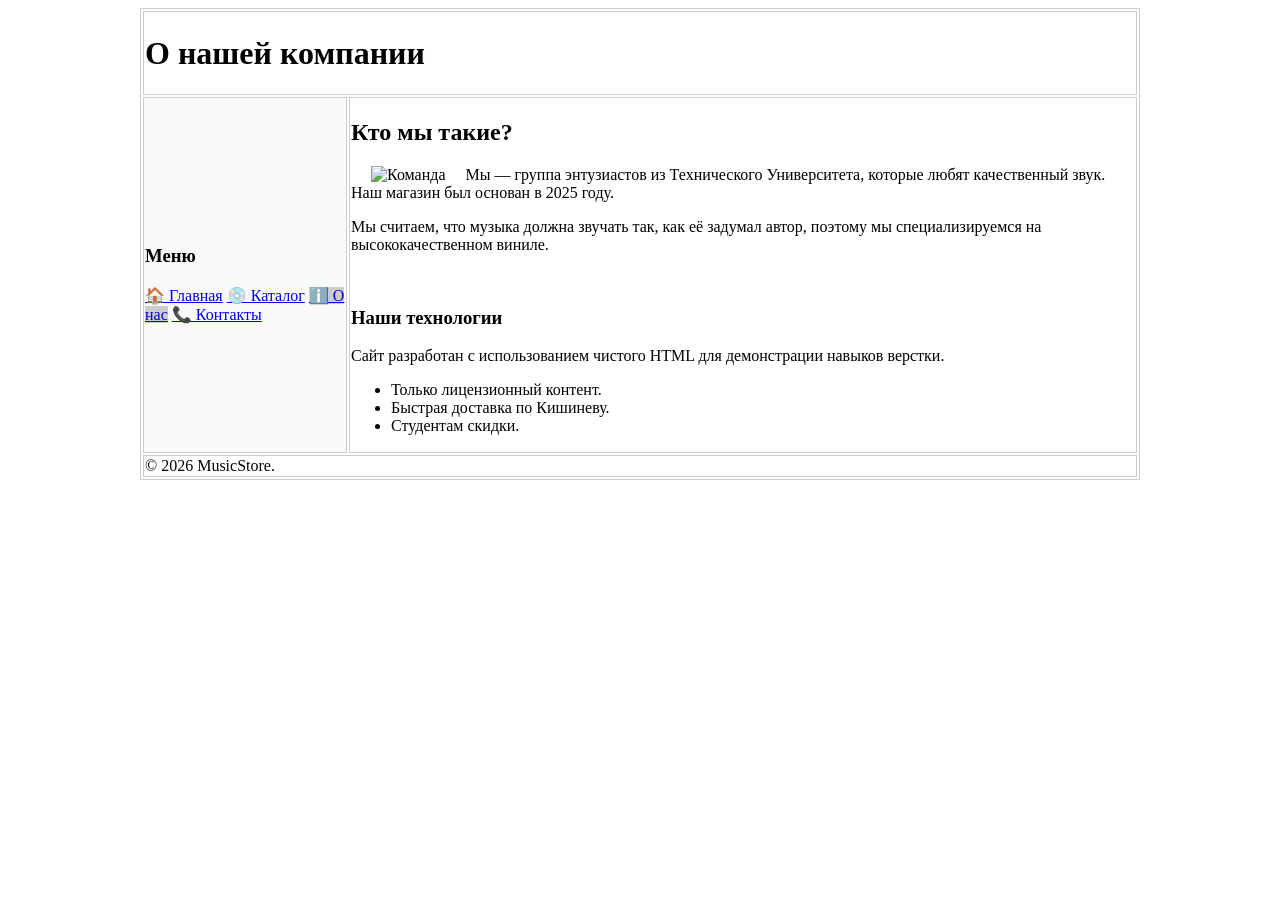
==== about.html @ 8e1440a2 "init commit" ====
<!DOCTYPE html>
<html lang="ru">
<head>
    <meta charset="UTF-8">
    <title>MusicStore - О нас</title>
</head>
<body>

<table width="1000" align="center" border="1" bordercolor="#ccc">
    <tr>
        <td colspan="2" class="header" height="80">
            <h1>О нашей компании</h1>
        </td>
    </tr>
    <tr>
        <td width="200" bgcolor="#f9f9f9">
            <h3>Меню</h3>
            <a href="index.html" class="nav-link">🏠 Главная</a>
            <a href="catalog.html" class="nav-link">💿 Каталог</a>
            <a href="about.html" class="nav-link" style="background:#ccc">ℹ️ О нас</a>
            <a href="contacts.html" class="nav-link">📞 Контакты</a>
        </td>
        <td>
            <h2>Кто мы такие?</h2>
            <img src="https://placehold.co/300x200?text=Our+Team" align="left" hspace="20" alt="Команда">
            
            <p>Мы — группа энтузиастов из Технического Университета, которые любят качественный звук. Наш магазин был основан в 2025 году.</p>
            <p>Мы считаем, что музыка должна звучать так, как её задумал автор, поэтому мы специализируемся на высококачественном виниле.</p>
            <br clear="all">
            
            <h3>Наши технологии</h3>
            <p>Сайт разработан с использованием чистого HTML для демонстрации навыков верстки.</p>
            
            <ul>
                <li>Только лицензионный контент.</li>
                <li>Быстрая доставка по Кишиневу.</li>
                <li>Студентам скидки.</li>
            </ul>
        </td>
    </tr>
    <tr>
        <td colspan="2" class="footer">
            &copy; 2026 MusicStore.
        </td>
    </tr>
</table>

</body>
</html>
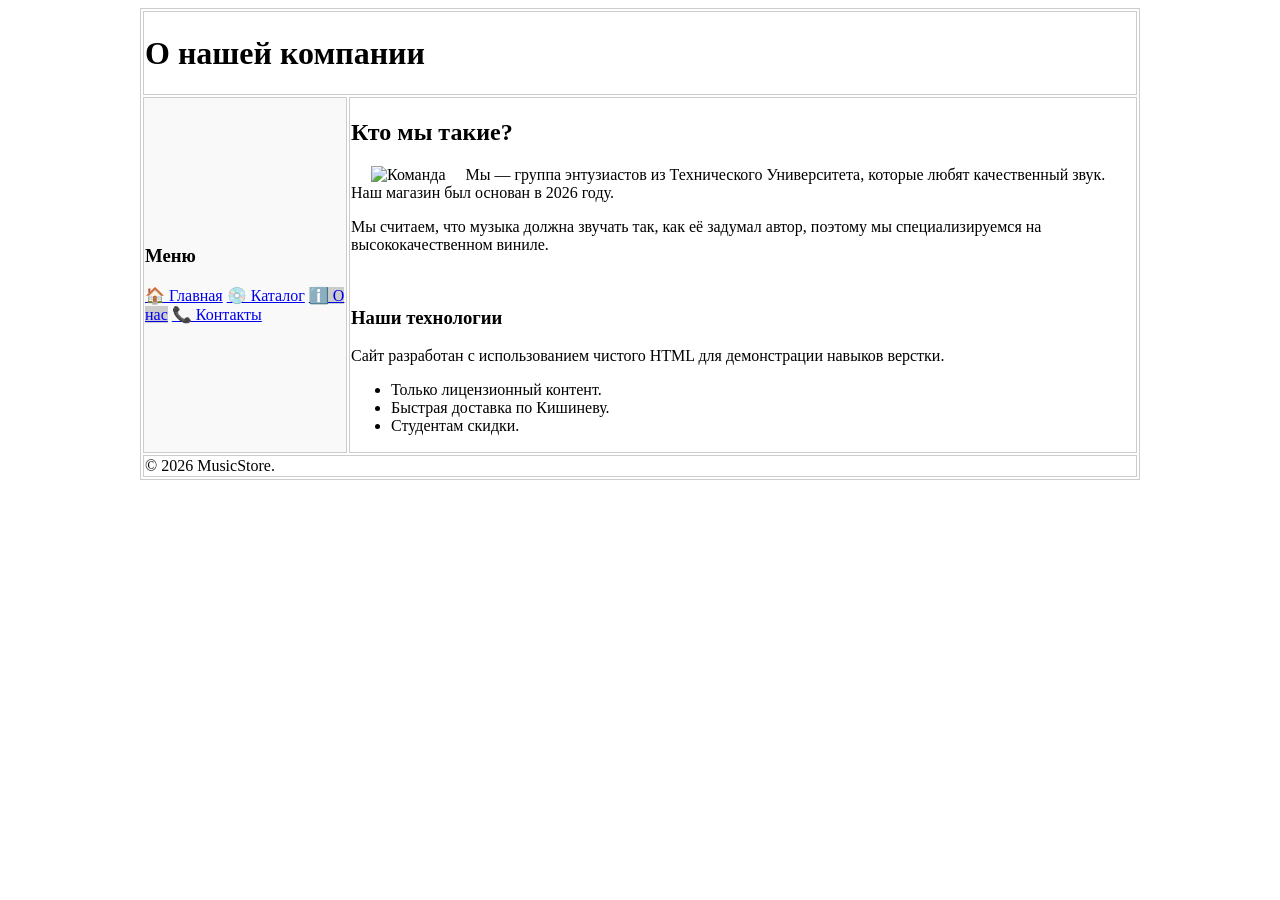
==== commit 07b63807: "feat: added some images and corrected layout" ====
--- a/about.html
+++ b/about.html
@@ -24,7 +24,7 @@
             <h2>Кто мы такие?</h2>
             <img src="https://placehold.co/300x200?text=Our+Team" align="left" hspace="20" alt="Команда">
             
-            <p>Мы — группа энтузиастов из Технического Университета, которые любят качественный звук. Наш магазин был основан в 2025 году.</p>
+            <p>Мы — группа энтузиастов из Технического Университета, которые любят качественный звук. Наш магазин был основан в 2026 году.</p>
             <p>Мы считаем, что музыка должна звучать так, как её задумал автор, поэтому мы специализируемся на высококачественном виниле.</p>
             <br clear="all">
             
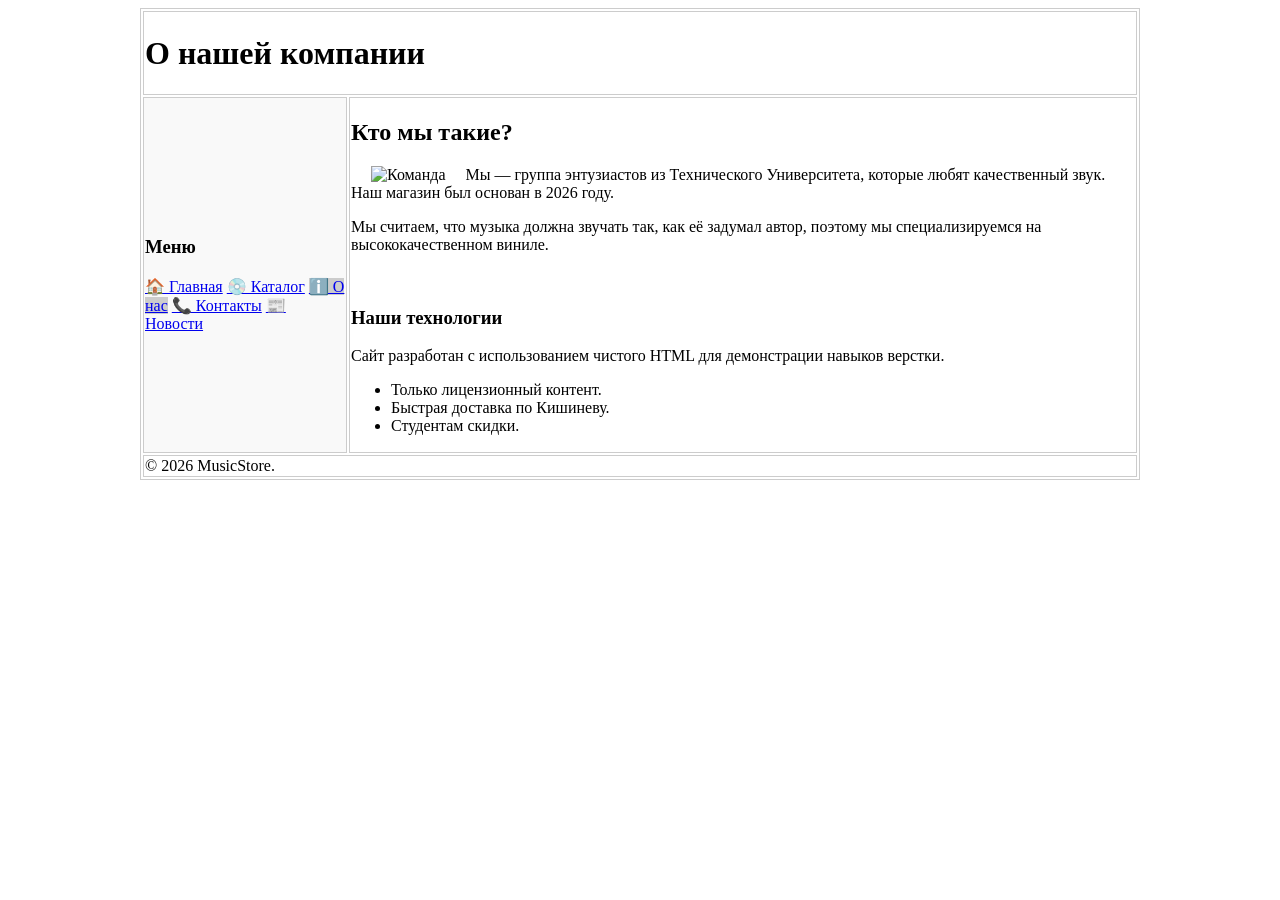
==== commit c66365db: "feat: added one page" ====
--- a/about.html
+++ b/about.html
@@ -19,6 +19,7 @@
             <a href="catalog.html" class="nav-link">💿 Каталог</a>
             <a href="about.html" class="nav-link" style="background:#ccc">ℹ️ О нас</a>
             <a href="contacts.html" class="nav-link">📞 Контакты</a>
+            <a href="news.html" class="nav-link">📰 Новости</a>
         </td>
         <td>
             <h2>Кто мы такие?</h2>
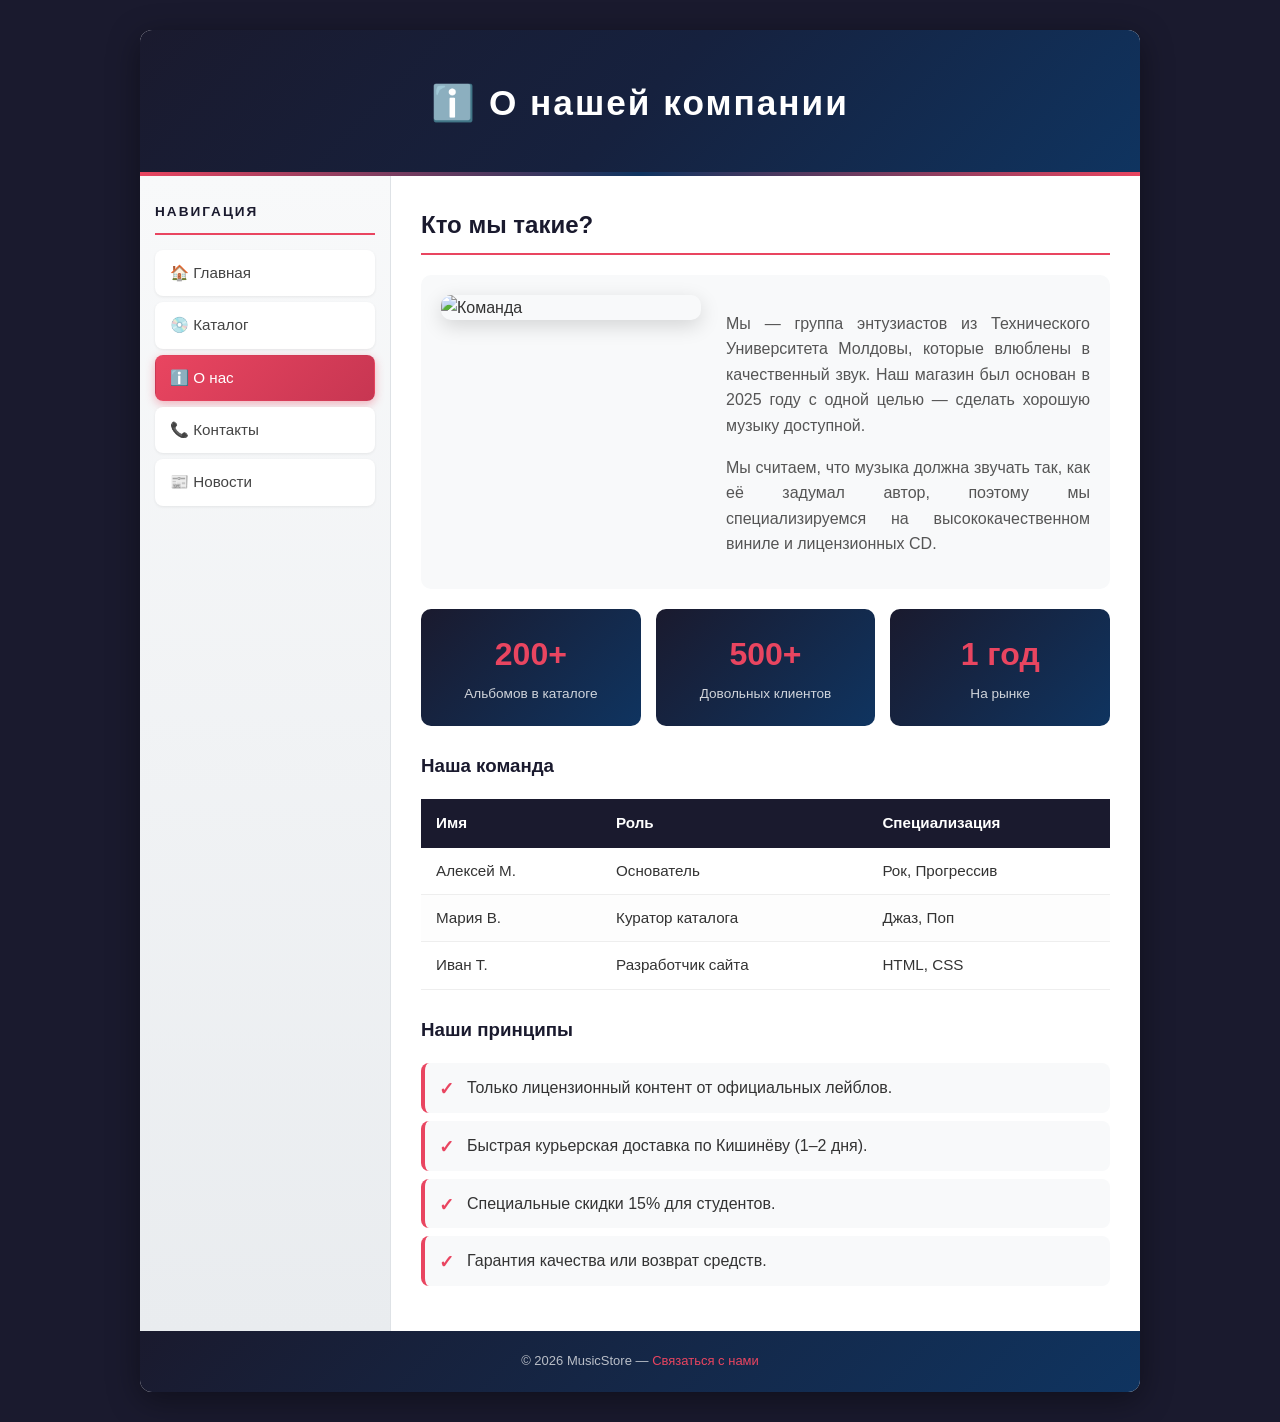
==== commit 3c3cb727: "feat: css styles and refactor" ====
--- a/about.html
+++ b/about.html
@@ -3,48 +3,95 @@
 <head>
     <meta charset="UTF-8">
     <title>MusicStore - О нас</title>
+    <link rel="stylesheet" href="css/about.css">
 </head>
 <body>
 
-<table width="1000" align="center" border="1" bordercolor="#ccc">
-    <tr>
-        <td colspan="2" class="header" height="80">
-            <h1>О нашей компании</h1>
-        </td>
-    </tr>
-    <tr>
-        <td width="200" bgcolor="#f9f9f9">
-            <h3>Меню</h3>
-            <a href="index.html" class="nav-link">🏠 Главная</a>
-            <a href="catalog.html" class="nav-link">💿 Каталог</a>
-            <a href="about.html" class="nav-link" style="background:#ccc">ℹ️ О нас</a>
-            <a href="contacts.html" class="nav-link">📞 Контакты</a>
-            <a href="news.html" class="nav-link">📰 Новости</a>
-        </td>
-        <td>
+<div class="wrapper">
+    <div class="header">
+        <h1>ℹ️ О нашей компании</h1>
+    </div>
+
+    <div class="main-content">
+        <div class="sidebar">
+            <h3>Навигация</h3>
+            <ul class="nav-list">
+                <li><a href="index.html">🏠 Главная</a></li>
+                <li><a href="catalog.html">💿 Каталог</a></li>
+                <li><a href="about.html" class="active">ℹ️ О нас</a></li>
+                <li><a href="contacts.html">📞 Контакты</a></li>
+                <li><a href="news.html">📰 Новости</a></li>
+            </ul>
+        </div>
+
+        <div class="content">
             <h2>Кто мы такие?</h2>
-            <img src="https://placehold.co/300x200?text=Our+Team" align="left" hspace="20" alt="Команда">
-            
-            <p>Мы — группа энтузиастов из Технического Университета, которые любят качественный звук. Наш магазин был основан в 2026 году.</p>
-            <p>Мы считаем, что музыка должна звучать так, как её задумал автор, поэтому мы специализируемся на высококачественном виниле.</p>
-            <br clear="all">
-            
-            <h3>Наши технологии</h3>
-            <p>Сайт разработан с использованием чистого HTML для демонстрации навыков верстки.</p>
-            
-            <ul>
-                <li>Только лицензионный контент.</li>
-                <li>Быстрая доставка по Кишиневу.</li>
-                <li>Студентам скидки.</li>
+
+            <div class="about-section">
+                <img src="https://placehold.co/260x180/1a1a2e/fff?text=Our+Team" alt="Команда" class="about-img">
+                <div class="about-text">
+                    <p>Мы — группа энтузиастов из Технического Университета Молдовы, которые влюблены в качественный звук. Наш магазин был основан в 2025 году с одной целью — сделать хорошую музыку доступной.</p>
+                    <p>Мы считаем, что музыка должна звучать так, как её задумал автор, поэтому мы специализируемся на высококачественном виниле и лицензионных CD.</p>
+                </div>
+            </div>
+
+            <div class="stats-row">
+                <div class="stat-card">
+                    <span class="stat-number">200+</span>
+                    <span class="stat-label">Альбомов в каталоге</span>
+                </div>
+                <div class="stat-card">
+                    <span class="stat-number">500+</span>
+                    <span class="stat-label">Довольных клиентов</span>
+                </div>
+                <div class="stat-card">
+                    <span class="stat-number">1 год</span>
+                    <span class="stat-label">На рынке</span>
+                </div>
+            </div>
+
+            <h3>Наша команда</h3>
+            <table class="team-table">
+                <thead>
+                    <tr>
+                        <th>Имя</th>
+                        <th>Роль</th>
+                        <th>Специализация</th>
+                    </tr>
+                </thead>
+                <tbody>
+                    <tr>
+                        <td>Алексей М.</td>
+                        <td>Основатель</td>
+                        <td>Рок, Прогрессив</td>
+                    </tr>
+                    <tr>
+                        <td>Мария В.</td>
+                        <td>Куратор каталога</td>
+                        <td>Джаз, Поп</td>
+                    </tr>
+                    <tr>
+                        <td>Иван Т.</td>
+                        <td>Разработчик сайта</td>
+                        <td>HTML, CSS</td>
+                    </tr>
+                </tbody>
+            </table>
+
+            <h3>Наши принципы</h3>
+            <ul class="features-list">
+                <li>Только лицензионный контент от официальных лейблов.</li>
+                <li>Быстрая курьерская доставка по Кишинёву (1–2 дня).</li>
+                <li>Специальные скидки 15% для студентов.</li>
+                <li>Гарантия качества или возврат средств.</li>
             </ul>
-        </td>
-    </tr>
-    <tr>
-        <td colspan="2" class="footer">
-            &copy; 2026 MusicStore.
-        </td>
-    </tr>
-</table>
+        </div>
+    </div>
+
+    <div class="footer">
+        &copy; 2026 MusicStore &mdash; <a href="contacts.html">Связаться с нами</a>
+    </div>
+</div>
 
 </body>
 </html>
--- a/css/about.css
+++ b/css/about.css
@@ -0,0 +1,210 @@
+body {
+    font-family: 'Segoe UI', Arial, sans-serif;
+    background-color: #1a1a2e;
+    margin: 0;
+    color: #333;
+    line-height: 1.6;
+}
+
+.wrapper {
+    width: 1000px;
+    margin: 30px auto;
+    background-color: #ffffff;
+    border-radius: 12px;
+    box-shadow: 0 8px 32px rgba(0,0,0,0.4);
+    overflow: hidden;
+}
+
+.header {
+    background: linear-gradient(135deg, #1a1a2e 0%, #16213e 50%, #0f3460 100%);
+    color: white;
+    text-align: center;
+    padding: 45px 20px;
+    position: relative;
+}
+
+.header::after {
+    content: '';
+    position: absolute;
+    bottom: 0; left: 0; right: 0;
+    height: 4px;
+    background: linear-gradient(90deg, #e94560, #0f3460, #e94560);
+}
+
+.header h1 { margin: 0; font-size: 2.2em; letter-spacing: 2px; }
+
+.main-content { display: flex; min-height: 500px; }
+
+.sidebar {
+    width: 220px;
+    background: linear-gradient(180deg, #f8f9fa, #e9ecef);
+    padding: 25px 15px;
+    border-right: 1px solid #dee2e6;
+    flex-shrink: 0;
+}
+
+.sidebar h3 {
+    color: #1a1a2e;
+    font-size: 0.85em;
+    text-transform: uppercase;
+    letter-spacing: 2px;
+    margin: 0 0 15px 0;
+    padding-bottom: 10px;
+    border-bottom: 2px solid #e94560;
+}
+
+.content { padding: 30px; flex-grow: 1; }
+
+.footer {
+    background: linear-gradient(135deg, #1a1a2e, #0f3460);
+    color: rgba(255,255,255,0.7);
+    text-align: center;
+    padding: 20px;
+    font-size: 13px;
+}
+
+.footer a { color: #e94560; text-decoration: none; }
+
+.nav-list { list-style-type: none; padding: 0; margin: 0; }
+.nav-list li { margin-bottom: 6px; }
+
+.nav-list a:link, .nav-list a:visited {
+    display: block; padding: 10px 14px;
+    background: white; text-decoration: none; color: #444;
+    border-radius: 8px; font-size: 0.95em;
+    border: 1px solid transparent;
+    transition: all 0.25s ease;
+    box-shadow: 0 1px 3px rgba(0,0,0,0.07);
+}
+
+.nav-list a:hover {
+    background: #1a1a2e; color: white;
+    transform: translateX(5px);
+    border-color: #e94560;
+}
+
+.nav-list a.active {
+    background: linear-gradient(135deg, #e94560, #c73652);
+    color: white;
+    box-shadow: 0 3px 10px rgba(233,69,96,0.4);
+}
+
+h2 {
+    color: #1a1a2e;
+    border-bottom: 2px solid #e94560;
+    padding-bottom: 8px;
+    margin-top: 0;
+}
+
+h3 { color: #1a1a2e; margin-top: 25px; }
+
+/* About section */
+.about-section {
+    display: flex;
+    gap: 25px;
+    align-items: flex-start;
+    margin: 20px 0;
+    padding: 20px;
+    background: #f8f9fa;
+    border-radius: 10px;
+}
+
+.about-img {
+    width: 260px;
+    flex-shrink: 0;
+    border-radius: 10px;
+    box-shadow: 0 6px 20px rgba(0,0,0,0.15);
+    transition: transform 0.3s ease;
+}
+
+.about-img:hover { transform: scale(1.03); }
+
+.about-text p {
+    margin-bottom: 12px;
+    text-align: justify;
+    color: #555;
+}
+
+.clear { clear: both; }
+
+/* Stats */
+.stats-row {
+    display: flex;
+    gap: 15px;
+    margin: 20px 0;
+}
+
+.stat-card {
+    flex: 1;
+    text-align: center;
+    padding: 20px;
+    background: linear-gradient(135deg, #1a1a2e, #0f3460);
+    color: white;
+    border-radius: 10px;
+}
+
+.stat-number {
+    display: block;
+    font-size: 2em;
+    font-weight: bold;
+    color: #e94560;
+}
+
+.stat-label {
+    font-size: 0.85em;
+    opacity: 0.8;
+}
+
+/* Team table */
+.team-table {
+    width: 100%;
+    border-collapse: collapse;
+    margin-top: 15px;
+    font-size: 0.95em;
+}
+
+.team-table th {
+    background: #1a1a2e;
+    color: white;
+    padding: 12px 15px;
+    text-align: left;
+}
+
+.team-table td {
+    padding: 11px 15px;
+    border-bottom: 1px solid #eee;
+}
+
+.team-table tr:hover td { background: #f8f9fa; }
+.team-table tr:nth-child(even) td { background: #fdfdfd; }
+
+/* Features list */
+.features-list {
+    list-style: none;
+    padding: 0;
+    margin: 15px 0;
+}
+
+.features-list li {
+    padding: 12px 15px 12px 42px;
+    background: #f8f9fa;
+    border-radius: 8px;
+    margin-bottom: 8px;
+    border-left: 4px solid #e94560;
+    position: relative;
+    transition: background 0.25s, transform 0.25s;
+}
+
+.features-list li::before {
+    content: '✓';
+    position: absolute;
+    left: 14px;
+    color: #e94560;
+    font-weight: bold;
+    font-size: 1.1em;
+}
+
+.features-list li:hover {
+    background: #eef0f3;
+    transform: translateX(4px);
+}
